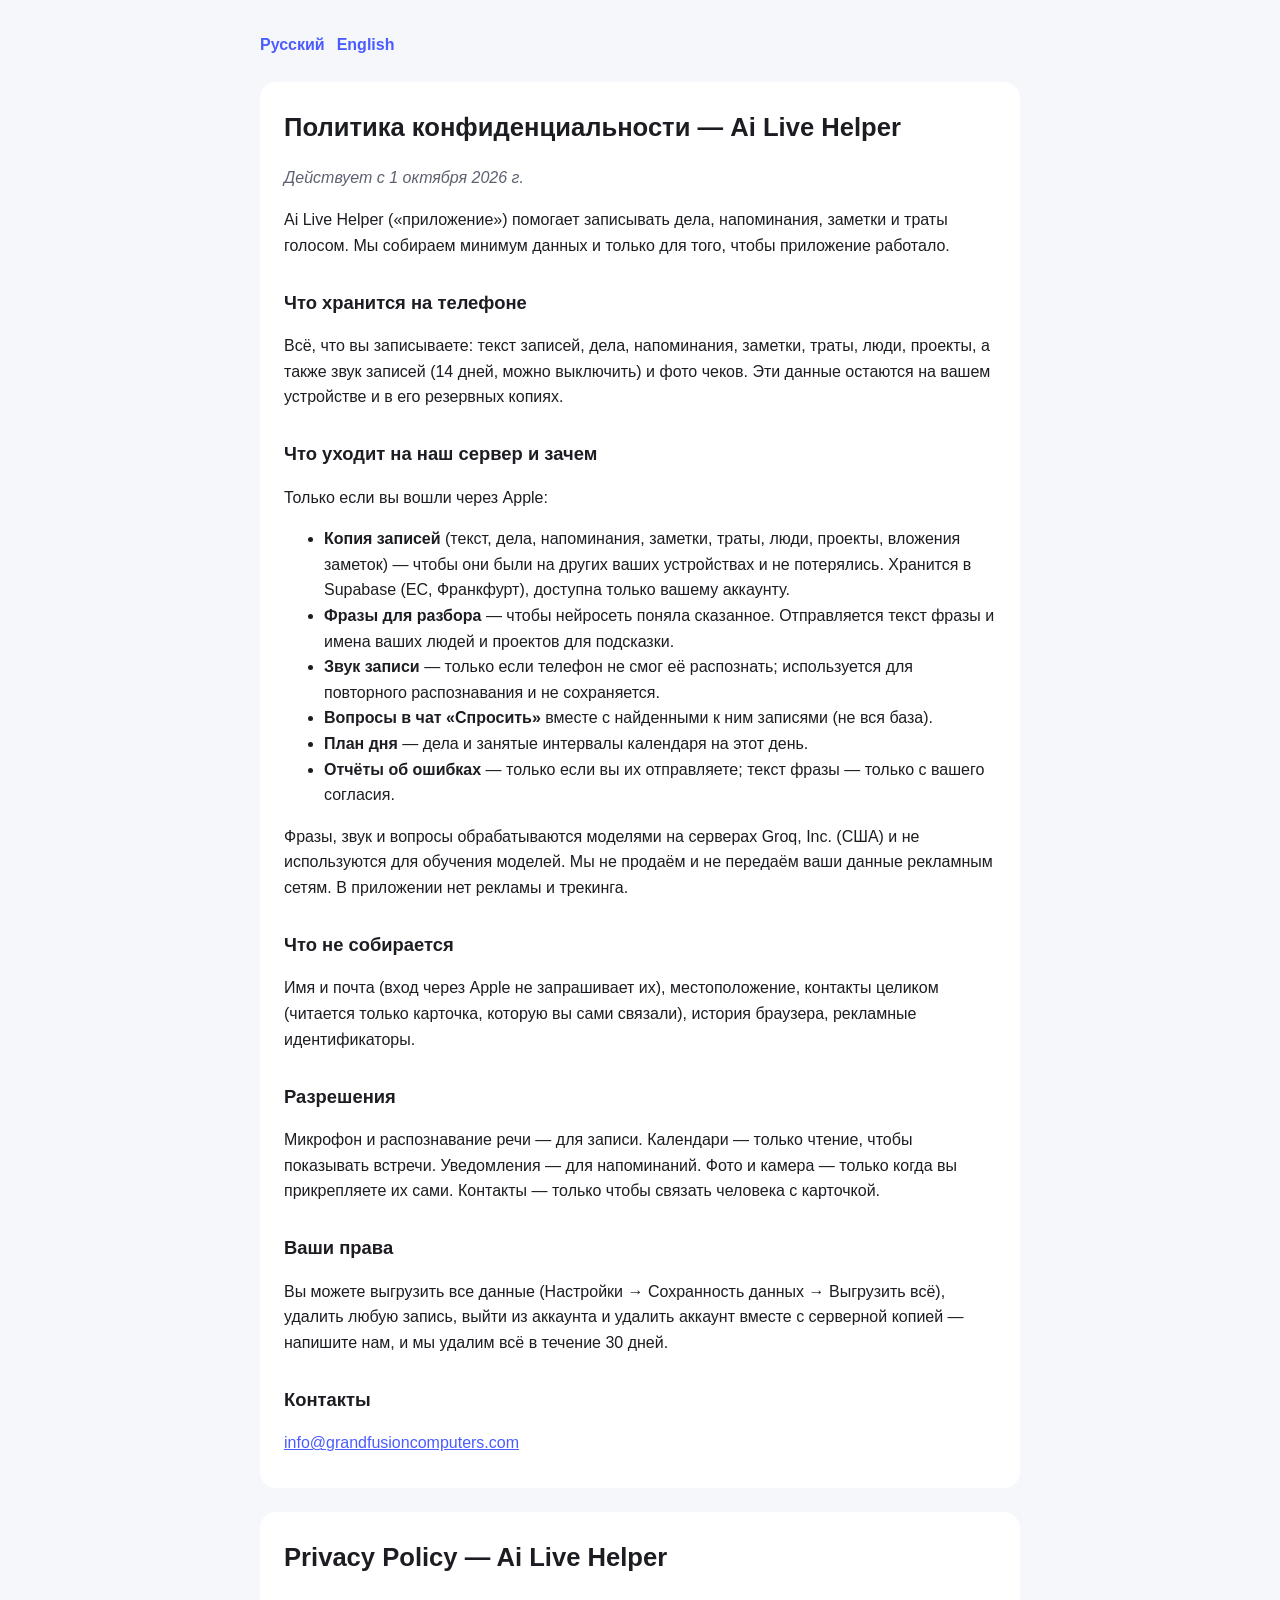
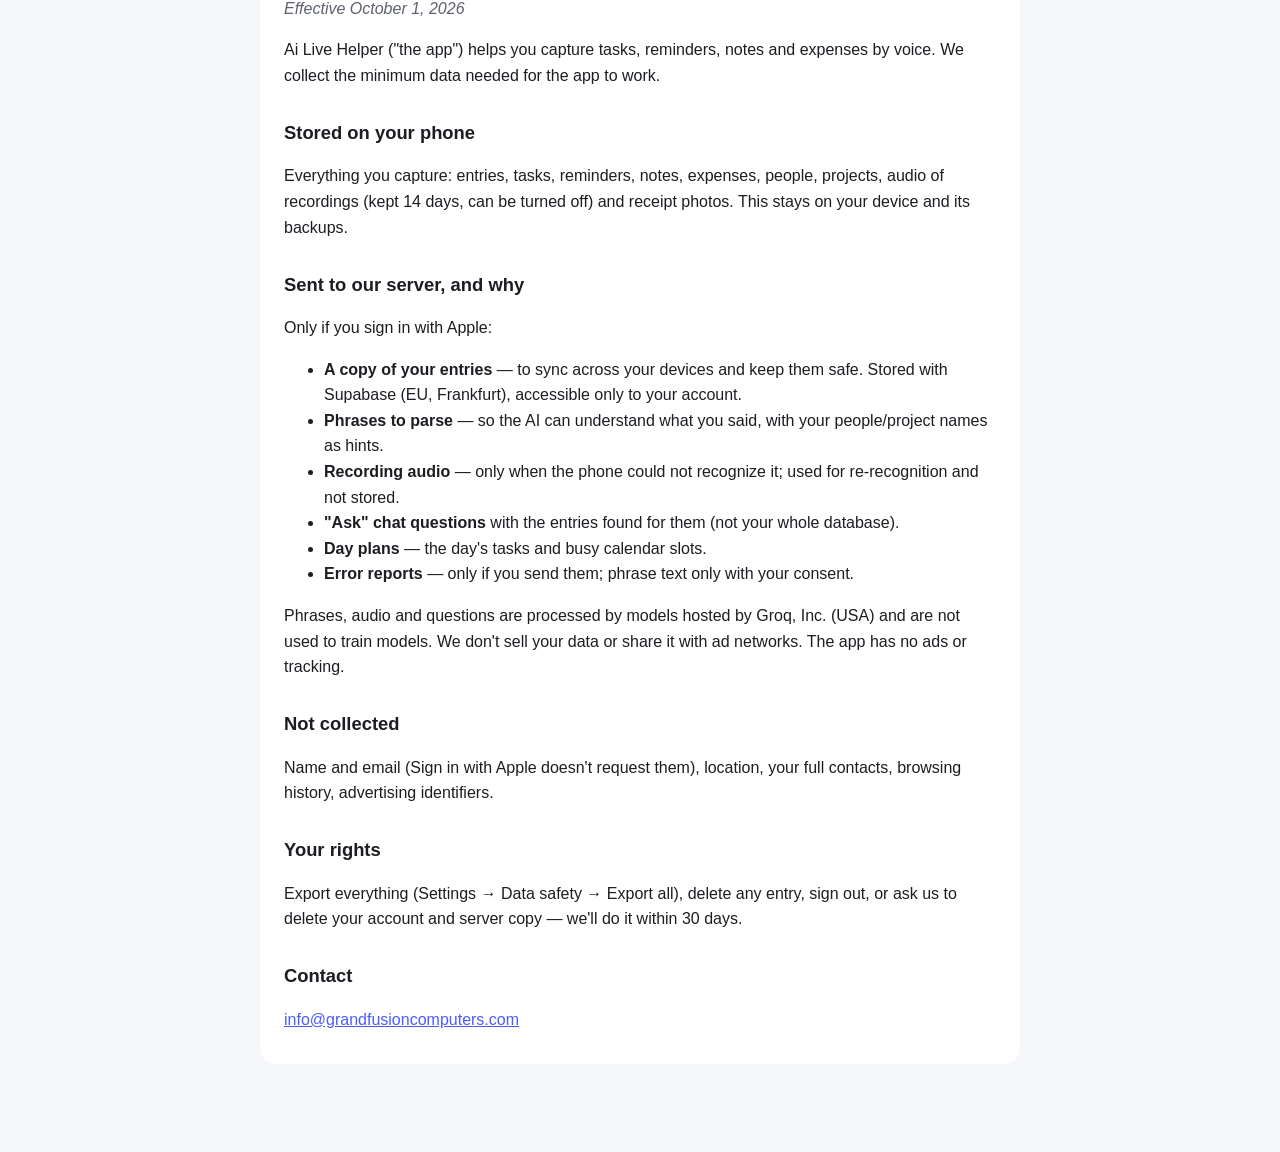
==== privacy.html @ c17d7faf "Политика конфиденциальности и страница поддержки" ====
<!doctype html>
<html lang="ru"><head><meta charset="utf-8"><meta name="viewport" content="width=device-width,initial-scale=1">
<title>Privacy Policy — Ai Live Helper</title>
<style>
:root{--bg:#f6f7fb;--fg:#1c1d22;--muted:#5d6170;--card:#fff;--accent:#4b5cff}
@media (prefers-color-scheme:dark){:root{--bg:#0f1014;--fg:#ececf1;--muted:#a3a7b5;--card:#181a20;--accent:#8a95ff}}
body{margin:0;background:var(--bg);color:var(--fg);font:16px/1.6 -apple-system,BlinkMacSystemFont,"Segoe UI",Roboto,sans-serif}
main{max-width:760px;margin:0 auto;padding:32px 16px 64px}
nav{display:flex;gap:12px;margin-bottom:24px}nav a{color:var(--accent);text-decoration:none;font-weight:600}
section{background:var(--card);border-radius:16px;padding:8px 24px 16px;margin-bottom:24px}
h1{font-size:1.6rem;line-height:1.3}h2{font-size:1.15rem;margin-top:1.6em}p,li{color:var(--fg)}em{color:var(--muted)}
a{color:var(--accent)}
</style></head><body><main>
<nav><a href="#ru">Русский</a><a href="#en">English</a></nav>
<section id="ru" lang="ru">
<h1>Политика конфиденциальности — Ai Live Helper</h1>
<p><em>Действует с 1 октября 2026 г.</em></p>
<p>Ai Live Helper («приложение») помогает записывать дела, напоминания, заметки и траты голосом. Мы собираем минимум данных и только для того, чтобы приложение работало.</p>
<h2>Что хранится на телефоне</h2>
<p>Всё, что вы записываете: текст записей, дела, напоминания, заметки, траты, люди, проекты, а также звук записей (14 дней, можно выключить) и фото чеков. Эти данные остаются на вашем устройстве и в его резервных копиях.</p>
<h2>Что уходит на наш сервер и зачем</h2>
<p>Только если вы вошли через Apple:</p>
<ul>
<li><strong>Копия записей</strong> (текст, дела, напоминания, заметки, траты, люди, проекты, вложения заметок) — чтобы они были на других ваших устройствах и не потерялись. Хранится в Supabase (ЕС, Франкфурт), доступна только вашему аккаунту.</li>
<li><strong>Фразы для разбора</strong> — чтобы нейросеть поняла сказанное. Отправляется текст фразы и имена ваших людей и проектов для подсказки.</li>
<li><strong>Звук записи</strong> — только если телефон не смог её распознать; используется для повторного распознавания и не сохраняется.</li>
<li><strong>Вопросы в чат «Спросить»</strong> вместе с найденными к ним записями (не вся база).</li>
<li><strong>План дня</strong> — дела и занятые интервалы календаря на этот день.</li>
<li><strong>Отчёты об ошибках</strong> — только если вы их отправляете; текст фразы — только с вашего согласия.</li>
</ul>
<p>Фразы, звук и вопросы обрабатываются моделями на серверах Groq, Inc. (США) и не используются для обучения моделей. Мы не продаём и не передаём ваши данные рекламным сетям. В приложении нет рекламы и трекинга.</p>
<h2>Что не собирается</h2>
<p>Имя и почта (вход через Apple не запрашивает их), местоположение, контакты целиком (читается только карточка, которую вы сами связали), история браузера, рекламные идентификаторы.</p>
<h2>Разрешения</h2>
<p>Микрофон и распознавание речи — для записи. Календари — только чтение, чтобы показывать встречи. Уведомления — для напоминаний. Фото и камера — только когда вы прикрепляете их сами. Контакты — только чтобы связать человека с карточкой.</p>
<h2>Ваши права</h2>
<p>Вы можете выгрузить все данные (Настройки → Сохранность данных → Выгрузить всё), удалить любую запись, выйти из аккаунта и удалить аккаунт вместе с серверной копией — напишите нам, и мы удалим всё в течение 30 дней.</p>
<h2>Контакты</h2>
<p><a href="mailto:info@grandfusioncomputers.com">info@grandfusioncomputers.com</a></p>
</section>
<section id="en" lang="en">
<h1>Privacy Policy — Ai Live Helper</h1>
<p><em>Effective October 1, 2026</em></p>
<p>Ai Live Helper (&quot;the app&quot;) helps you capture tasks, reminders, notes and expenses by voice. We collect the minimum data needed for the app to work.</p>
<h2>Stored on your phone</h2>
<p>Everything you capture: entries, tasks, reminders, notes, expenses, people, projects, audio of recordings (kept 14 days, can be turned off) and receipt photos. This stays on your device and its backups.</p>
<h2>Sent to our server, and why</h2>
<p>Only if you sign in with Apple:</p>
<ul>
<li><strong>A copy of your entries</strong> — to sync across your devices and keep them safe. Stored with Supabase (EU, Frankfurt), accessible only to your account.</li>
<li><strong>Phrases to parse</strong> — so the AI can understand what you said, with your people/project names as hints.</li>
<li><strong>Recording audio</strong> — only when the phone could not recognize it; used for re-recognition and not stored.</li>
<li><strong>&quot;Ask&quot; chat questions</strong> with the entries found for them (not your whole database).</li>
<li><strong>Day plans</strong> — the day&#x27;s tasks and busy calendar slots.</li>
<li><strong>Error reports</strong> — only if you send them; phrase text only with your consent.</li>
</ul>
<p>Phrases, audio and questions are processed by models hosted by Groq, Inc. (USA) and are not used to train models. We don&#x27;t sell your data or share it with ad networks. The app has no ads or tracking.</p>
<h2>Not collected</h2>
<p>Name and email (Sign in with Apple doesn&#x27;t request them), location, your full contacts, browsing history, advertising identifiers.</p>
<h2>Your rights</h2>
<p>Export everything (Settings → Data safety → Export all), delete any entry, sign out, or ask us to delete your account and server copy — we&#x27;ll do it within 30 days.</p>
<h2>Contact</h2>
<p><a href="mailto:info@grandfusioncomputers.com">info@grandfusioncomputers.com</a></p>
</section>
</main></body></html>
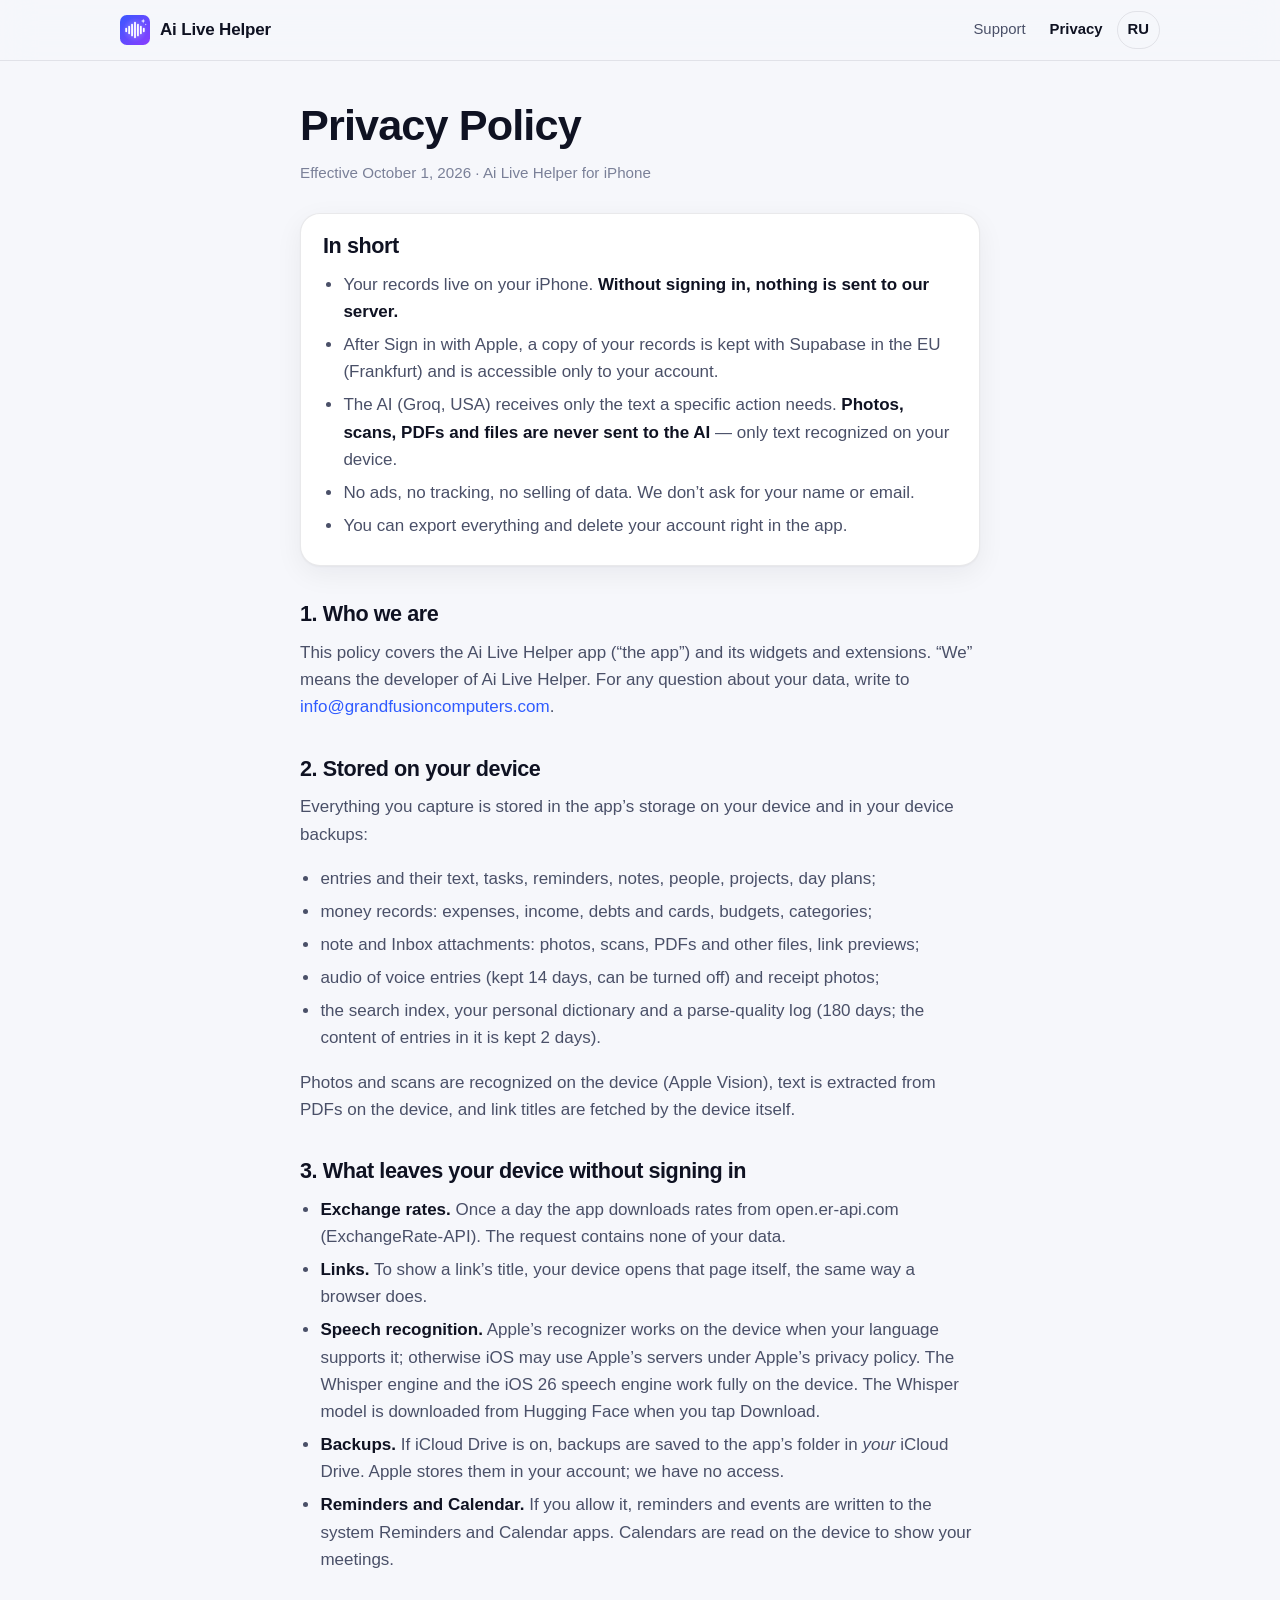
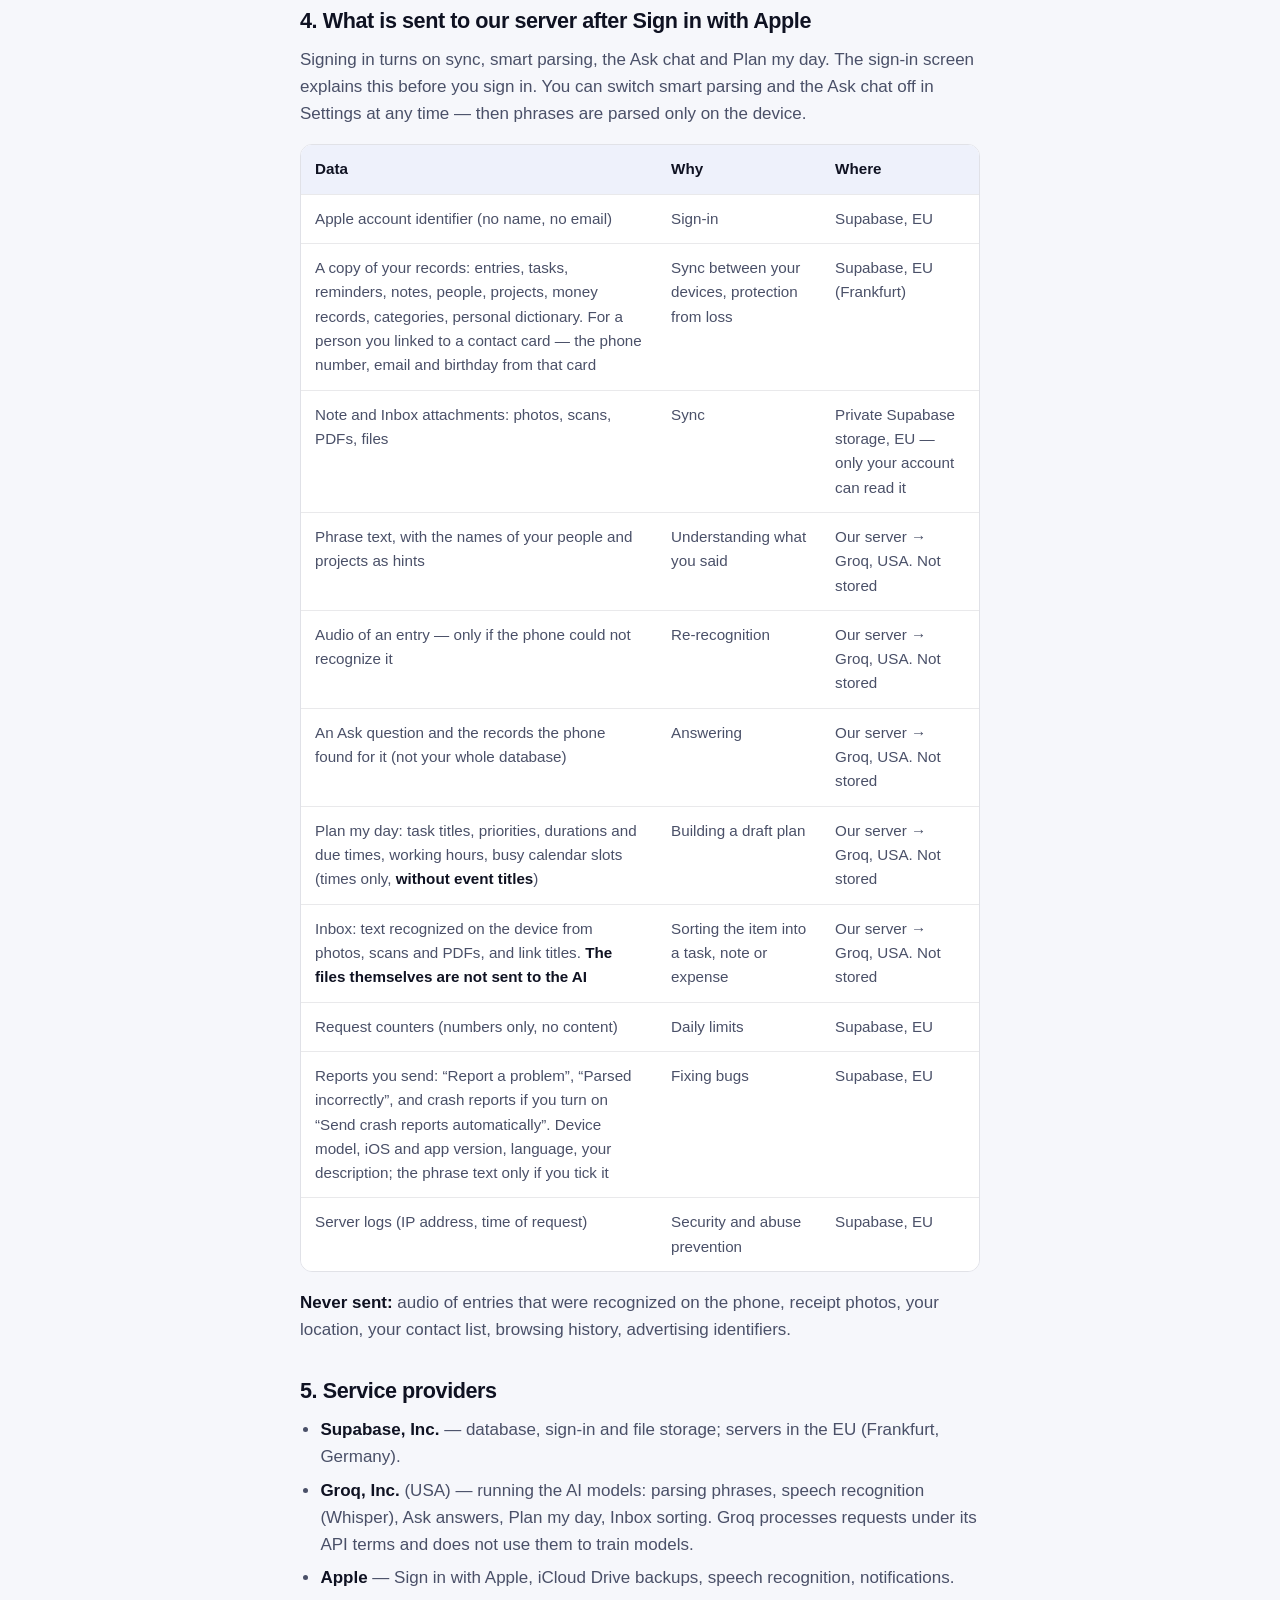
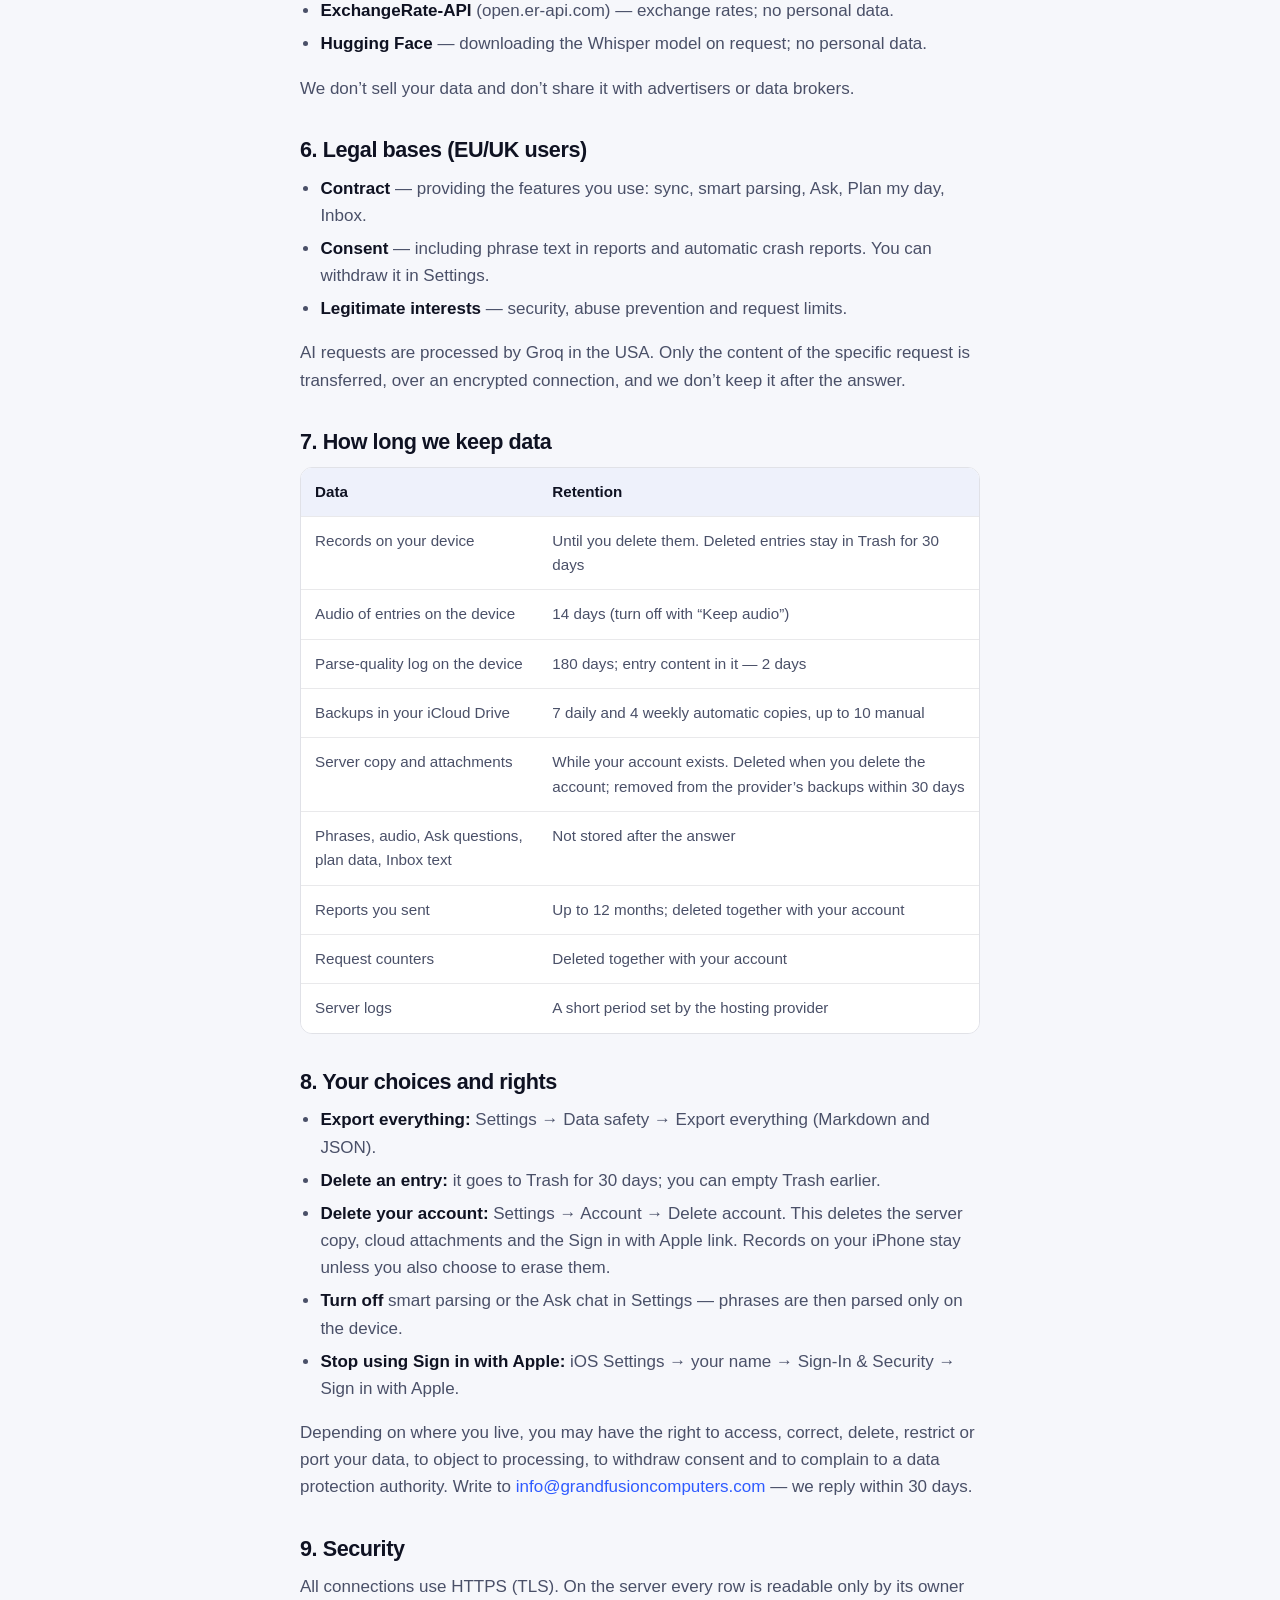
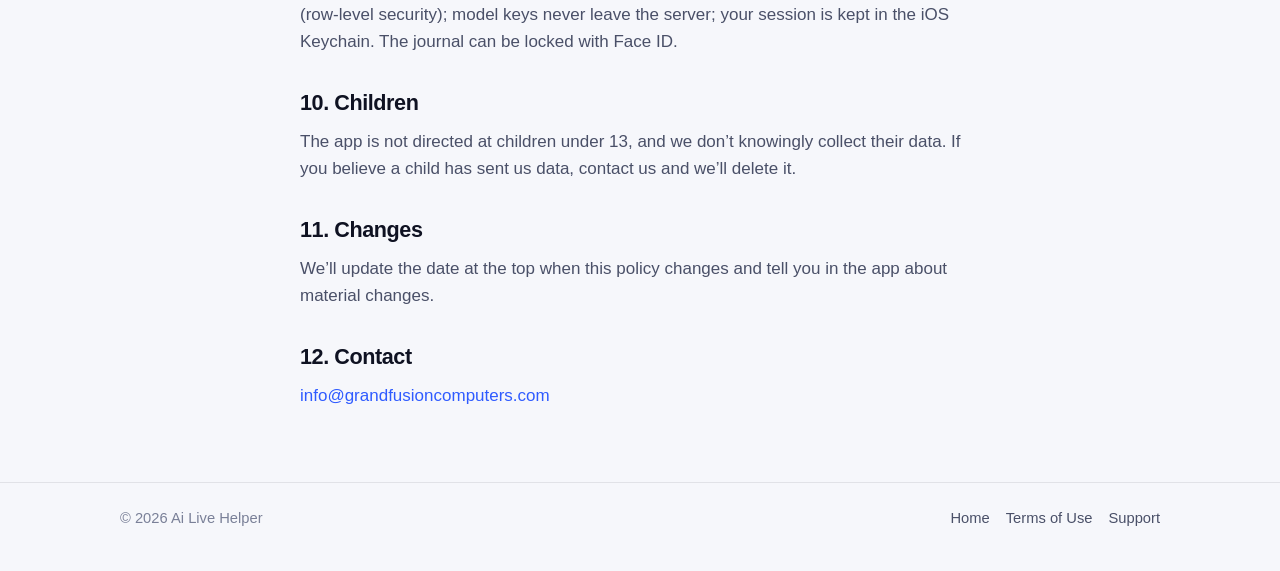
==== commit 59ad4b18: "Сайт: главная, политика, поддержка, условия (RU/EN)" ====
--- a/privacy.html
+++ b/privacy.html
@@ -1,65 +1,309 @@
 <!doctype html>
-<html lang="ru"><head><meta charset="utf-8"><meta name="viewport" content="width=device-width,initial-scale=1">
-<title>Privacy Policy — Ai Live Helper</title>
-<style>
-:root{--bg:#f6f7fb;--fg:#1c1d22;--muted:#5d6170;--card:#fff;--accent:#4b5cff}
-@media (prefers-color-scheme:dark){:root{--bg:#0f1014;--fg:#ececf1;--muted:#a3a7b5;--card:#181a20;--accent:#8a95ff}}
-body{margin:0;background:var(--bg);color:var(--fg);font:16px/1.6 -apple-system,BlinkMacSystemFont,"Segoe UI",Roboto,sans-serif}
-main{max-width:760px;margin:0 auto;padding:32px 16px 64px}
-nav{display:flex;gap:12px;margin-bottom:24px}nav a{color:var(--accent);text-decoration:none;font-weight:600}
-section{background:var(--card);border-radius:16px;padding:8px 24px 16px;margin-bottom:24px}
-h1{font-size:1.6rem;line-height:1.3}h2{font-size:1.15rem;margin-top:1.6em}p,li{color:var(--fg)}em{color:var(--muted)}
-a{color:var(--accent)}
-</style></head><body><main>
-<nav><a href="#ru">Русский</a><a href="#en">English</a></nav>
-<section id="ru" lang="ru">
-<h1>Политика конфиденциальности — Ai Live Helper</h1>
-<p><em>Действует с 1 октября 2026 г.</em></p>
-<p>Ai Live Helper («приложение») помогает записывать дела, напоминания, заметки и траты голосом. Мы собираем минимум данных и только для того, чтобы приложение работало.</p>
-<h2>Что хранится на телефоне</h2>
-<p>Всё, что вы записываете: текст записей, дела, напоминания, заметки, траты, люди, проекты, а также звук записей (14 дней, можно выключить) и фото чеков. Эти данные остаются на вашем устройстве и в его резервных копиях.</p>
-<h2>Что уходит на наш сервер и зачем</h2>
-<p>Только если вы вошли через Apple:</p>
-<ul>
-<li><strong>Копия записей</strong> (текст, дела, напоминания, заметки, траты, люди, проекты, вложения заметок) — чтобы они были на других ваших устройствах и не потерялись. Хранится в Supabase (ЕС, Франкфурт), доступна только вашему аккаунту.</li>
-<li><strong>Фразы для разбора</strong> — чтобы нейросеть поняла сказанное. Отправляется текст фразы и имена ваших людей и проектов для подсказки.</li>
-<li><strong>Звук записи</strong> — только если телефон не смог её распознать; используется для повторного распознавания и не сохраняется.</li>
-<li><strong>Вопросы в чат «Спросить»</strong> вместе с найденными к ним записями (не вся база).</li>
-<li><strong>План дня</strong> — дела и занятые интервалы календаря на этот день.</li>
-<li><strong>Отчёты об ошибках</strong> — только если вы их отправляете; текст фразы — только с вашего согласия.</li>
-</ul>
-<p>Фразы, звук и вопросы обрабатываются моделями на серверах Groq, Inc. (США) и не используются для обучения моделей. Мы не продаём и не передаём ваши данные рекламным сетям. В приложении нет рекламы и трекинга.</p>
-<h2>Что не собирается</h2>
-<p>Имя и почта (вход через Apple не запрашивает их), местоположение, контакты целиком (читается только карточка, которую вы сами связали), история браузера, рекламные идентификаторы.</p>
-<h2>Разрешения</h2>
-<p>Микрофон и распознавание речи — для записи. Календари — только чтение, чтобы показывать встречи. Уведомления — для напоминаний. Фото и камера — только когда вы прикрепляете их сами. Контакты — только чтобы связать человека с карточкой.</p>
-<h2>Ваши права</h2>
-<p>Вы можете выгрузить все данные (Настройки → Сохранность данных → Выгрузить всё), удалить любую запись, выйти из аккаунта и удалить аккаунт вместе с серверной копией — напишите нам, и мы удалим всё в течение 30 дней.</p>
-<h2>Контакты</h2>
-<p><a href="mailto:info@grandfusioncomputers.com">info@grandfusioncomputers.com</a></p>
-</section>
-<section id="en" lang="en">
-<h1>Privacy Policy — Ai Live Helper</h1>
-<p><em>Effective October 1, 2026</em></p>
-<p>Ai Live Helper (&quot;the app&quot;) helps you capture tasks, reminders, notes and expenses by voice. We collect the minimum data needed for the app to work.</p>
-<h2>Stored on your phone</h2>
-<p>Everything you capture: entries, tasks, reminders, notes, expenses, people, projects, audio of recordings (kept 14 days, can be turned off) and receipt photos. This stays on your device and its backups.</p>
-<h2>Sent to our server, and why</h2>
-<p>Only if you sign in with Apple:</p>
-<ul>
-<li><strong>A copy of your entries</strong> — to sync across your devices and keep them safe. Stored with Supabase (EU, Frankfurt), accessible only to your account.</li>
-<li><strong>Phrases to parse</strong> — so the AI can understand what you said, with your people/project names as hints.</li>
-<li><strong>Recording audio</strong> — only when the phone could not recognize it; used for re-recognition and not stored.</li>
-<li><strong>&quot;Ask&quot; chat questions</strong> with the entries found for them (not your whole database).</li>
-<li><strong>Day plans</strong> — the day&#x27;s tasks and busy calendar slots.</li>
-<li><strong>Error reports</strong> — only if you send them; phrase text only with your consent.</li>
-</ul>
-<p>Phrases, audio and questions are processed by models hosted by Groq, Inc. (USA) and are not used to train models. We don&#x27;t sell your data or share it with ad networks. The app has no ads or tracking.</p>
-<h2>Not collected</h2>
-<p>Name and email (Sign in with Apple doesn&#x27;t request them), location, your full contacts, browsing history, advertising identifiers.</p>
-<h2>Your rights</h2>
-<p>Export everything (Settings → Data safety → Export all), delete any entry, sign out, or ask us to delete your account and server copy — we&#x27;ll do it within 30 days.</p>
-<h2>Contact</h2>
-<p><a href="mailto:info@grandfusioncomputers.com">info@grandfusioncomputers.com</a></p>
-</section>
-</main></body></html>
+<html lang="ru">
+<head>
+<meta charset="utf-8">
+<meta name="viewport" content="width=device-width, initial-scale=1, viewport-fit=cover">
+<title>Политика конфиденциальности · Privacy Policy — Ai Live Helper</title>
+<meta name="description" content="Какие данные Ai Live Helper хранит на телефоне, что и зачем уходит на сервер, сроки хранения и ваши права. What Ai Live Helper stores, what leaves your device and why, retention and your rights.">
+<meta name="theme-color" content="#f6f7fb" media="(prefers-color-scheme: light)">
+<meta name="theme-color" content="#0b0c14" media="(prefers-color-scheme: dark)">
+<link rel="icon" href="icon.svg" type="image/svg+xml">
+<link rel="stylesheet" href="styles.css">
+<script>if(!location.hash&&!/^(ru|uk|be|kk)/i.test(navigator.language||""))location.replace("#en");</script>
+</head>
+<body>
+
+<!-- ========================= ENGLISH ========================= -->
+<div class="lang-en" id="en" lang="en">
+<header class="site-header">
+  <div class="wrap">
+    <a class="brand" href="index.html#en"><img src="icon.svg" alt="" width="30" height="30">Ai Live Helper</a>
+    <nav class="nav" aria-label="Site">
+      <a href="support.html#en" class="hide-sm">Support</a>
+      <a href="privacy.html#en" aria-current="page" class="hide-sm">Privacy</a>
+      <a class="switch" href="#ru" lang="ru" hreflang="ru" title="Русская версия">RU</a>
+    </nav>
+  </div>
+</header>
+
+<main class="doc">
+  <div class="wrap prose">
+    <h1>Privacy Policy</h1>
+    <p class="meta">Effective October 1, 2026 · Ai Live Helper for iPhone</p>
+
+    <div class="summary">
+      <h2 style="margin-top:0">In short</h2>
+      <ul>
+        <li>Your records live on your iPhone. <strong>Without signing in, nothing is sent to our server.</strong></li>
+        <li>After Sign in with Apple, a copy of your records is kept with Supabase in the EU (Frankfurt) and is accessible only to your account.</li>
+        <li>The AI (Groq, USA) receives only the text a specific action needs. <strong>Photos, scans, PDFs and files are never sent to the AI</strong> — only text recognized on your device.</li>
+        <li>No ads, no tracking, no selling of data. We don’t ask for your name or email.</li>
+        <li>You can export everything and delete your account right in the app.</li>
+      </ul>
+    </div>
+
+    <h2>1. Who we are</h2>
+    <p>This policy covers the Ai Live Helper app (“the app”) and its widgets and extensions. “We” means the developer of Ai Live Helper. For any question about your data, write to <a href="mailto:info@grandfusioncomputers.com">info@grandfusioncomputers.com</a>.</p>
+
+    <h2>2. Stored on your device</h2>
+    <p>Everything you capture is stored in the app’s storage on your device and in your device backups:</p>
+    <ul>
+      <li>entries and their text, tasks, reminders, notes, people, projects, day plans;</li>
+      <li>money records: expenses, income, debts and cards, budgets, categories;</li>
+      <li>note and Inbox attachments: photos, scans, PDFs and other files, link previews;</li>
+      <li>audio of voice entries (kept 14 days, can be turned off) and receipt photos;</li>
+      <li>the search index, your personal dictionary and a parse-quality log (180 days; the content of entries in it is kept 2 days).</li>
+    </ul>
+    <p>Photos and scans are recognized on the device (Apple Vision), text is extracted from PDFs on the device, and link titles are fetched by the device itself.</p>
+
+    <h2>3. What leaves your device without signing in</h2>
+    <ul>
+      <li><strong>Exchange rates.</strong> Once a day the app downloads rates from open.er-api.com (ExchangeRate-API). The request contains none of your data.</li>
+      <li><strong>Links.</strong> To show a link’s title, your device opens that page itself, the same way a browser does.</li>
+      <li><strong>Speech recognition.</strong> Apple’s recognizer works on the device when your language supports it; otherwise iOS may use Apple’s servers under Apple’s privacy policy. The Whisper engine and the iOS 26 speech engine work fully on the device. The Whisper model is downloaded from Hugging Face when you tap Download.</li>
+      <li><strong>Backups.</strong> If iCloud Drive is on, backups are saved to the app’s folder in <em>your</em> iCloud Drive. Apple stores them in your account; we have no access.</li>
+      <li><strong>Reminders and Calendar.</strong> If you allow it, reminders and events are written to the system Reminders and Calendar apps. Calendars are read on the device to show your meetings.</li>
+    </ul>
+
+    <h2>4. What is sent to our server after Sign in with Apple</h2>
+    <p>Signing in turns on sync, smart parsing, the Ask chat and Plan my day. The sign-in screen explains this before you sign in. You can switch smart parsing and the Ask chat off in Settings at any time — then phrases are parsed only on the device.</p>
+    <div class="table-wrap">
+      <table>
+        <thead><tr><th>Data</th><th>Why</th><th>Where</th></tr></thead>
+        <tbody>
+          <tr><td>Apple account identifier (no name, no email)</td><td>Sign-in</td><td>Supabase, EU</td></tr>
+          <tr><td>A copy of your records: entries, tasks, reminders, notes, people, projects, money records, categories, personal dictionary. For a person you linked to a contact card — the phone number, email and birthday from that card</td><td>Sync between your devices, protection from loss</td><td>Supabase, EU (Frankfurt)</td></tr>
+          <tr><td>Note and Inbox attachments: photos, scans, PDFs, files</td><td>Sync</td><td>Private Supabase storage, EU — only your account can read it</td></tr>
+          <tr><td>Phrase text, with the names of your people and projects as hints</td><td>Understanding what you said</td><td>Our server → Groq, USA. Not stored</td></tr>
+          <tr><td>Audio of an entry — only if the phone could not recognize it</td><td>Re-recognition</td><td>Our server → Groq, USA. Not stored</td></tr>
+          <tr><td>An Ask question and the records the phone found for it (not your whole database)</td><td>Answering</td><td>Our server → Groq, USA. Not stored</td></tr>
+          <tr><td>Plan my day: task titles, priorities, durations and due times, working hours, busy calendar slots (times only, <strong>without event titles</strong>)</td><td>Building a draft plan</td><td>Our server → Groq, USA. Not stored</td></tr>
+          <tr><td>Inbox: text recognized on the device from photos, scans and PDFs, and link titles. <strong>The files themselves are not sent to the AI</strong></td><td>Sorting the item into a task, note or expense</td><td>Our server → Groq, USA. Not stored</td></tr>
+          <tr><td>Request counters (numbers only, no content)</td><td>Daily limits</td><td>Supabase, EU</td></tr>
+          <tr><td>Reports you send: “Report a problem”, “Parsed incorrectly”, and crash reports if you turn on “Send crash reports automatically”. Device model, iOS and app version, language, your description; the phrase text only if you tick it</td><td>Fixing bugs</td><td>Supabase, EU</td></tr>
+          <tr><td>Server logs (IP address, time of request)</td><td>Security and abuse prevention</td><td>Supabase, EU</td></tr>
+        </tbody>
+      </table>
+    </div>
+    <p><strong>Never sent:</strong> audio of entries that were recognized on the phone, receipt photos, your location, your contact list, browsing history, advertising identifiers.</p>
+
+    <h2>5. Service providers</h2>
+    <ul>
+      <li><strong>Supabase, Inc.</strong> — database, sign-in and file storage; servers in the EU (Frankfurt, Germany).</li>
+      <li><strong>Groq, Inc.</strong> (USA) — running the AI models: parsing phrases, speech recognition (Whisper), Ask answers, Plan my day, Inbox sorting. Groq processes requests under its API terms and does not use them to train models.</li>
+      <li><strong>Apple</strong> — Sign in with Apple, iCloud Drive backups, speech recognition, notifications.</li>
+      <li><strong>ExchangeRate-API</strong> (open.er-api.com) — exchange rates; no personal data.</li>
+      <li><strong>Hugging Face</strong> — downloading the Whisper model on request; no personal data.</li>
+    </ul>
+    <p>We don’t sell your data and don’t share it with advertisers or data brokers.</p>
+
+    <h2>6. Legal bases (EU/UK users)</h2>
+    <ul>
+      <li><strong>Contract</strong> — providing the features you use: sync, smart parsing, Ask, Plan my day, Inbox.</li>
+      <li><strong>Consent</strong> — including phrase text in reports and automatic crash reports. You can withdraw it in Settings.</li>
+      <li><strong>Legitimate interests</strong> — security, abuse prevention and request limits.</li>
+    </ul>
+    <p>AI requests are processed by Groq in the USA. Only the content of the specific request is transferred, over an encrypted connection, and we don’t keep it after the answer.</p>
+
+    <h2>7. How long we keep data</h2>
+    <div class="table-wrap">
+      <table>
+        <thead><tr><th>Data</th><th>Retention</th></tr></thead>
+        <tbody>
+          <tr><td>Records on your device</td><td>Until you delete them. Deleted entries stay in Trash for 30 days</td></tr>
+          <tr><td>Audio of entries on the device</td><td>14 days (turn off with “Keep audio”)</td></tr>
+          <tr><td>Parse-quality log on the device</td><td>180 days; entry content in it — 2 days</td></tr>
+          <tr><td>Backups in your iCloud Drive</td><td>7 daily and 4 weekly automatic copies, up to 10 manual</td></tr>
+          <tr><td>Server copy and attachments</td><td>While your account exists. Deleted when you delete the account; removed from the provider’s backups within 30 days</td></tr>
+          <tr><td>Phrases, audio, Ask questions, plan data, Inbox text</td><td>Not stored after the answer</td></tr>
+          <tr><td>Reports you sent</td><td>Up to 12 months; deleted together with your account</td></tr>
+          <tr><td>Request counters</td><td>Deleted together with your account</td></tr>
+          <tr><td>Server logs</td><td>A short period set by the hosting provider</td></tr>
+        </tbody>
+      </table>
+    </div>
+
+    <h2>8. Your choices and rights</h2>
+    <ul>
+      <li><strong>Export everything:</strong> Settings → Data safety → Export everything (Markdown and JSON).</li>
+      <li><strong>Delete an entry:</strong> it goes to Trash for 30 days; you can empty Trash earlier.</li>
+      <li><strong>Delete your account:</strong> Settings → Account → Delete account. This deletes the server copy, cloud attachments and the Sign in with Apple link. Records on your iPhone stay unless you also choose to erase them.</li>
+      <li><strong>Turn off</strong> smart parsing or the Ask chat in Settings — phrases are then parsed only on the device.</li>
+      <li><strong>Stop using Sign in with Apple:</strong> iOS Settings → your name → Sign-In &amp; Security → Sign in with Apple.</li>
+    </ul>
+    <p>Depending on where you live, you may have the right to access, correct, delete, restrict or port your data, to object to processing, to withdraw consent and to complain to a data protection authority. Write to <a href="mailto:info@grandfusioncomputers.com">info@grandfusioncomputers.com</a> — we reply within 30 days.</p>
+
+    <h2>9. Security</h2>
+    <p>All connections use HTTPS (TLS). On the server every row is readable only by its owner (row-level security); model keys never leave the server; your session is kept in the iOS Keychain. The journal can be locked with Face ID.</p>
+
+    <h2>10. Children</h2>
+    <p>The app is not directed at children under 13, and we don’t knowingly collect their data. If you believe a child has sent us data, contact us and we’ll delete it.</p>
+
+    <h2>11. Changes</h2>
+    <p>We’ll update the date at the top when this policy changes and tell you in the app about material changes.</p>
+
+    <h2>12. Contact</h2>
+    <p><a href="mailto:info@grandfusioncomputers.com">info@grandfusioncomputers.com</a></p>
+  </div>
+</main>
+
+<footer class="site-footer">
+  <div class="wrap">
+    <span>© 2026 Ai Live Helper</span>
+    <nav aria-label="Footer">
+      <a href="index.html#en">Home</a>
+      <a href="terms.html#en">Terms of Use</a>
+      <a href="support.html#en">Support</a>
+    </nav>
+  </div>
+</footer>
+</div>
+
+<!-- ========================= РУССКИЙ ========================= -->
+<div class="lang-ru" id="ru" lang="ru">
+<header class="site-header">
+  <div class="wrap">
+    <a class="brand" href="index.html#ru"><img src="icon.svg" alt="" width="30" height="30">Ai Live Helper</a>
+    <nav class="nav" aria-label="Сайт">
+      <a href="support.html#ru" class="hide-sm">Поддержка</a>
+      <a href="privacy.html#ru" aria-current="page" class="hide-sm">Конфиденциальность</a>
+      <a class="switch" href="#en" lang="en" hreflang="en" title="English version">EN</a>
+    </nav>
+  </div>
+</header>
+
+<main class="doc">
+  <div class="wrap prose">
+    <h1>Политика конфиденциальности</h1>
+    <p class="meta">Действует с 1 октября 2026 г. · Ai Live Helper для iPhone</p>
+
+    <div class="summary">
+      <h2 style="margin-top:0">Коротко</h2>
+      <ul>
+        <li>Ваши записи хранятся на iPhone. <strong>Без входа на наш сервер ничего не уходит.</strong></li>
+        <li>После входа через Apple копия записей хранится в Supabase в ЕС (Франкфурт) и доступна только вашему аккаунту.</li>
+        <li>Нейросеть (Groq, США) получает только тот текст, который нужен для конкретного действия. <strong>Фото, сканы, PDF и файлы нейросети не отправляются</strong> — только распознанный на телефоне текст.</li>
+        <li>Нет рекламы, трекинга и продажи данных. Имя и почту мы не запрашиваем.</li>
+        <li>Выгрузить все данные и удалить аккаунт можно прямо в приложении.</li>
+      </ul>
+    </div>
+
+    <h2>1. Кто мы</h2>
+    <p>Политика относится к приложению Ai Live Helper («приложение»), его виджетам и расширениям. «Мы» — разработчик Ai Live Helper. По любым вопросам о данных пишите на <a href="mailto:info@grandfusioncomputers.com">info@grandfusioncomputers.com</a>.</p>
+
+    <h2>2. Что хранится на устройстве</h2>
+    <p>Всё, что вы записываете, хранится в памяти приложения на устройстве и в его резервных копиях:</p>
+    <ul>
+      <li>записи и их текст, дела, напоминания, заметки, люди, проекты, планы дня;</li>
+      <li>деньги: траты, доходы, долги и карты, бюджеты, категории;</li>
+      <li>вложения заметок и входящих: фото, сканы, PDF и другие файлы, карточки ссылок;</li>
+      <li>звук голосовых записей (14 дней, можно выключить) и фото чеков;</li>
+      <li>поисковый индекс, личный словарь и журнал качества разбора (180 дней; содержимое записей в нём — 2 дня).</li>
+    </ul>
+    <p>Фото и сканы распознаются на устройстве (Apple Vision), текст из PDF извлекается на устройстве, заголовки ссылок телефон получает сам.</p>
+
+    <h2>3. Что уходит с устройства без входа</h2>
+    <ul>
+      <li><strong>Курсы валют.</strong> Раз в сутки приложение скачивает курсы с open.er-api.com (ExchangeRate-API). В запросе нет никаких ваших данных.</li>
+      <li><strong>Ссылки.</strong> Чтобы показать заголовок ссылки, телефон сам открывает эту страницу, как браузер.</li>
+      <li><strong>Распознавание речи.</strong> Распознавание Apple работает на устройстве, если ваш язык это поддерживает; иначе iOS может использовать серверы Apple по правилам Apple. Движок Whisper и движок речи iOS 26 работают полностью на устройстве. Модель Whisper скачивается с Hugging Face по вашей кнопке.</li>
+      <li><strong>Резервные копии.</strong> Если iCloud Drive включён, копии сохраняются в папку приложения в <em>вашем</em> iCloud Drive. Их хранит Apple в вашем аккаунте, у нас доступа к ним нет.</li>
+      <li><strong>Напоминания и Календарь.</strong> С вашего разрешения напоминания и события записываются в системные Напоминания и Календарь. Календари читаются на устройстве, чтобы показывать встречи.</li>
+    </ul>
+
+    <h2>4. Что уходит на сервер после входа через Apple</h2>
+    <p>Вход включает синхронизацию, умный разбор, чат «Спросить» и «Распланировать мой день». Об этом сказано на экране входа до того, как вы войдёте. Умный разбор и чат можно выключить в Настройках в любой момент — тогда фразы разбираются только на телефоне.</p>
+    <div class="table-wrap">
+      <table>
+        <thead><tr><th>Данные</th><th>Зачем</th><th>Где</th></tr></thead>
+        <tbody>
+          <tr><td>Идентификатор аккаунта Apple (без имени и почты)</td><td>Вход</td><td>Supabase, ЕС</td></tr>
+          <tr><td>Копия записей: записи, дела, напоминания, заметки, люди, проекты, деньги, категории, личный словарь. Для человека, связанного с карточкой контакта, — телефон, почта и день рождения из этой карточки</td><td>Синхронизация между вашими устройствами, защита от потери</td><td>Supabase, ЕС (Франкфурт)</td></tr>
+          <tr><td>Вложения заметок и входящих: фото, сканы, PDF, файлы</td><td>Синхронизация</td><td>Личное хранилище Supabase, ЕС — читать его может только ваш аккаунт</td></tr>
+          <tr><td>Текст фразы и имена ваших людей и проектов как подсказка</td><td>Понять сказанное</td><td>Наш сервер → Groq, США. Не хранится</td></tr>
+          <tr><td>Звук записи — только если телефон не смог её распознать</td><td>Повторное распознавание</td><td>Наш сервер → Groq, США. Не хранится</td></tr>
+          <tr><td>Вопрос в «Спросить» и записи, которые телефон нашёл к нему (не вся база)</td><td>Ответ</td><td>Наш сервер → Groq, США. Не хранится</td></tr>
+          <tr><td>«Распланировать мой день»: названия дел, приоритеты, длительности и сроки, рабочие часы, занятые интервалы календаря (только время, <strong>без названий встреч</strong>)</td><td>Черновик плана</td><td>Наш сервер → Groq, США. Не хранится</td></tr>
+          <tr><td>Входящие: распознанный на телефоне текст фото, сканов и PDF, заголовки ссылок. <strong>Сами файлы нейросети не отправляются</strong></td><td>Разложить по делам, заметкам и тратам</td><td>Наш сервер → Groq, США. Не хранится</td></tr>
+          <tr><td>Счётчики запросов (только числа, без содержания)</td><td>Дневные лимиты</td><td>Supabase, ЕС</td></tr>
+          <tr><td>Отчёты, которые вы отправили: «Сообщить о проблеме», «Разобрано неправильно» и отчёты о сбоях, если включено «Отправлять отчёты о сбоях автоматически». Модель устройства, версии iOS и приложения, язык, ваше описание; текст фразы — только если вы его приложили</td><td>Исправление ошибок</td><td>Supabase, ЕС</td></tr>
+          <tr><td>Журналы сервера (IP-адрес, время запроса)</td><td>Безопасность, защита от злоупотреблений</td><td>Supabase, ЕС</td></tr>
+        </tbody>
+      </table>
+    </div>
+    <p><strong>Никогда не отправляются:</strong> звук записей, которые телефон распознал сам, фото чеков, местоположение, список контактов, история браузера, рекламные идентификаторы.</p>
+
+    <h2>5. Кто обрабатывает данные</h2>
+    <ul>
+      <li><strong>Supabase, Inc.</strong> — база данных, вход и хранилище файлов; серверы в ЕС (Франкфурт, Германия).</li>
+      <li><strong>Groq, Inc.</strong> (США) — работа нейросетей: разбор фраз, распознавание речи (Whisper), ответы в «Спросить», план дня, разбор входящих. Groq обрабатывает запросы по своим условиям для API и не использует их для обучения моделей.</li>
+      <li><strong>Apple</strong> — вход через Apple, резервные копии в iCloud Drive, распознавание речи, уведомления.</li>
+      <li><strong>ExchangeRate-API</strong> (open.er-api.com) — курсы валют, без персональных данных.</li>
+      <li><strong>Hugging Face</strong> — скачивание модели Whisper по вашей кнопке, без персональных данных.</li>
+    </ul>
+    <p>Мы не продаём ваши данные и не передаём их рекламным сетям и брокерам данных.</p>
+
+    <h2>6. Правовые основания (для пользователей из ЕС и Великобритании)</h2>
+    <ul>
+      <li><strong>Договор</strong> — работа функций, которыми вы пользуетесь: синхронизация, умный разбор, «Спросить», план дня, входящие.</li>
+      <li><strong>Согласие</strong> — текст фразы в отчётах и автоматические отчёты о сбоях. Согласие можно отозвать в Настройках.</li>
+      <li><strong>Законный интерес</strong> — безопасность, защита от злоупотреблений и лимиты запросов.</li>
+    </ul>
+    <p>Запросы к нейросети обрабатывает Groq в США. Передаётся только содержимое конкретного запроса, по шифрованному каналу, и после ответа мы его не храним.</p>
+
+    <h2>7. Сроки хранения</h2>
+    <div class="table-wrap">
+      <table>
+        <thead><tr><th>Данные</th><th>Срок</th></tr></thead>
+        <tbody>
+          <tr><td>Записи на устройстве</td><td>Пока вы их не удалите. Удалённое лежит в Корзине 30 дней</td></tr>
+          <tr><td>Звук записей на устройстве</td><td>14 дней (выключается настройкой «Хранить аудио»)</td></tr>
+          <tr><td>Журнал качества разбора на устройстве</td><td>180 дней; содержимое записей в нём — 2 дня</td></tr>
+          <tr><td>Резервные копии в вашем iCloud Drive</td><td>7 ежедневных и 4 еженедельных автоматических, до 10 ручных</td></tr>
+          <tr><td>Копия на сервере и вложения</td><td>Пока существует аккаунт. Удаляются при удалении аккаунта; из резервных копий провайдера — в течение 30 дней</td></tr>
+          <tr><td>Фразы, звук, вопросы, данные для плана, текст входящих</td><td>Не хранятся после ответа</td></tr>
+          <tr><td>Отправленные вами отчёты</td><td>До 12 месяцев; удаляются вместе с аккаунтом</td></tr>
+          <tr><td>Счётчики запросов</td><td>Удаляются вместе с аккаунтом</td></tr>
+          <tr><td>Журналы сервера</td><td>Короткий срок, установленный провайдером</td></tr>
+        </tbody>
+      </table>
+    </div>
+
+    <h2>8. Управление данными и ваши права</h2>
+    <ul>
+      <li><strong>Выгрузить всё:</strong> Настройки → Сохранность данных → «Выгрузить всё (Markdown и JSON)».</li>
+      <li><strong>Удалить запись:</strong> она попадает в Корзину на 30 дней; Корзину можно очистить раньше.</li>
+      <li><strong>Удалить аккаунт:</strong> Настройки → Аккаунт → «Удалить аккаунт». Удаляются копия на сервере, облачные вложения и связь с входом через Apple. Записи на iPhone остаются, если вы не выберете стереть и их.</li>
+      <li><strong>Выключить</strong> умный разбор или чат «Спросить» в Настройках — тогда фразы разбираются только на телефоне.</li>
+      <li><strong>Отключить вход через Apple:</strong> Настройки iOS → ваше имя → «Вход и безопасность» → «Вход с Apple».</li>
+    </ul>
+    <p>В зависимости от страны у вас может быть право получить свои данные, исправить, удалить или перенести их, ограничить обработку или возразить против неё, отозвать согласие и пожаловаться в надзорный орган. Напишите на <a href="mailto:info@grandfusioncomputers.com">info@grandfusioncomputers.com</a> — ответим в течение 30 дней.</p>
+
+    <h2>9. Безопасность</h2>
+    <p>Все соединения идут по HTTPS (TLS). На сервере каждая строка доступна только её владельцу (row-level security), ключи нейросетей не покидают сервер, сессия хранится в связке ключей iOS. Дневник можно закрыть Face ID.</p>
+
+    <h2>10. Дети</h2>
+    <p>Приложение не предназначено для детей младше 13 лет, и мы сознательно не собираем их данные. Если вы считаете, что ребёнок передал нам данные, напишите нам — мы их удалим.</p>
+
+    <h2>11. Изменения</h2>
+    <p>При изменении политики мы обновим дату вверху, а о существенных изменениях сообщим в приложении.</p>
+
+    <h2>12. Контакты</h2>
+    <p><a href="mailto:info@grandfusioncomputers.com">info@grandfusioncomputers.com</a></p>
+  </div>
+</main>
+
+<footer class="site-footer">
+  <div class="wrap">
+    <span>© 2026 Ai Live Helper</span>
+    <nav aria-label="Подвал">
+      <a href="index.html#ru">Главная</a>
+      <a href="terms.html#ru">Условия использования</a>
+      <a href="support.html#ru">Поддержка</a>
+    </nav>
+  </div>
+</footer>
+</div>
+
+</body>
+</html>
--- a/styles.css
+++ b/styles.css
@@ -0,0 +1,266 @@
+/* Ai Live Helper — общий стиль сайта.
+   Без внешних шрифтов и скриптов: страница не делает ни одного запроса
+   к сторонним серверам. Светлая и тёмная тема — по настройке системы. */
+
+:root {
+  --bg: #f6f7fb;
+  --surface: #ffffff;
+  --surface-2: #eef1fb;
+  --text: #0f1222;
+  --text-2: #4a5068;
+  --text-3: #7a8098;
+  --border: rgba(15, 18, 34, 0.09);
+  --accent: #2f5bff;
+  --accent-2: #7b3fff;
+  --accent-soft: rgba(47, 91, 255, 0.1);
+  --ok: #0f8a6b;
+  --shadow: 0 1px 2px rgba(15, 18, 34, 0.04), 0 8px 28px rgba(15, 18, 34, 0.06);
+  --radius: 20px;
+  --radius-sm: 12px;
+  --max: 1080px;
+  --prose: 720px;
+  --font: -apple-system, BlinkMacSystemFont, "SF Pro Text", "Segoe UI", Inter, Roboto, "Helvetica Neue", Arial, sans-serif;
+  --font-display: -apple-system, BlinkMacSystemFont, "SF Pro Display", "Segoe UI", Inter, Roboto, "Helvetica Neue", Arial, sans-serif;
+  color-scheme: light dark;
+}
+
+@media (prefers-color-scheme: dark) {
+  :root {
+    --bg: #0b0c14;
+    --surface: #151726;
+    --surface-2: #1c1f33;
+    --text: #f2f3fa;
+    --text-2: #b4b8cc;
+    --text-3: #8488a0;
+    --border: rgba(255, 255, 255, 0.09);
+    --accent: #6f8bff;
+    --accent-2: #a37bff;
+    --accent-soft: rgba(111, 139, 255, 0.14);
+    --ok: #3ccf9f;
+    --shadow: 0 1px 2px rgba(0, 0, 0, 0.3), 0 10px 30px rgba(0, 0, 0, 0.35);
+  }
+}
+
+*, *::before, *::after { box-sizing: border-box; }
+
+html { -webkit-text-size-adjust: 100%; scroll-behavior: smooth; }
+
+body {
+  margin: 0;
+  background: var(--bg);
+  color: var(--text);
+  font: 17px/1.6 var(--font);
+  -webkit-font-smoothing: antialiased;
+  text-rendering: optimizeLegibility;
+}
+
+img, svg { display: block; max-width: 100%; }
+
+a { color: var(--accent); text-decoration: none; }
+a:hover { text-decoration: underline; text-underline-offset: 3px; }
+a:focus-visible, summary:focus-visible, .button:focus-visible {
+  outline: 3px solid var(--accent);
+  outline-offset: 3px;
+  border-radius: 8px;
+}
+
+h1, h2, h3 { font-family: var(--font-display); line-height: 1.15; letter-spacing: -0.02em; margin: 0; }
+h1 { font-size: clamp(2.1rem, 7vw, 3.6rem); font-weight: 800; }
+h2 { font-size: clamp(1.5rem, 4.5vw, 2.1rem); font-weight: 750; }
+h3 { font-size: 1.12rem; font-weight: 700; letter-spacing: -0.01em; }
+p { margin: 0 0 1em; }
+
+.wrap { width: 100%; max-width: var(--max); margin: 0 auto; padding: 0 20px; }
+.prose { max-width: var(--prose); }
+
+/* ——— Язык: оба варианта на странице, переключение без скриптов (:target).
+   По умолчанию русский; #en показывает английский. Английский блок идёт
+   первым, чтобы селектор соседа мог спрятать русский. ——— */
+.lang-en { display: none; }
+.lang-en:target { display: block; }
+.lang-en:target ~ .lang-ru { display: none; }
+
+/* ——— Шапка ——— */
+.site-header {
+  position: sticky;
+  top: 0;
+  z-index: 10;
+  background: color-mix(in srgb, var(--bg) 82%, transparent);
+  backdrop-filter: saturate(160%) blur(16px);
+  -webkit-backdrop-filter: saturate(160%) blur(16px);
+  border-bottom: 1px solid var(--border);
+}
+.site-header .wrap { display: flex; align-items: center; gap: 12px; min-height: 60px; }
+.brand { display: flex; align-items: center; gap: 10px; color: var(--text); font-weight: 750; letter-spacing: -0.01em; }
+.brand:hover { text-decoration: none; }
+.brand svg { width: 30px; height: 30px; border-radius: 8px; }
+.nav { margin-left: auto; display: flex; align-items: center; gap: 4px; flex-wrap: wrap; justify-content: flex-end; }
+.nav a { color: var(--text-2); font-size: 0.93rem; padding: 6px 10px; border-radius: 999px; }
+.nav a:hover { color: var(--text); background: var(--surface-2); text-decoration: none; }
+.nav a[aria-current="page"] { color: var(--text); font-weight: 600; }
+.nav .switch { border: 1px solid var(--border); font-weight: 600; color: var(--text); }
+@media (max-width: 520px) {
+  .nav .hide-sm { display: none; }
+}
+
+/* ——— Первый экран ——— */
+.hero { position: relative; overflow: hidden; padding: 56px 0 40px; }
+.hero::before {
+  content: "";
+  position: absolute;
+  inset: -40% -20% auto;
+  height: 520px;
+  background:
+    radial-gradient(closest-side, color-mix(in srgb, var(--accent) 28%, transparent), transparent 70%) 20% 40% / 60% 100% no-repeat,
+    radial-gradient(closest-side, color-mix(in srgb, var(--accent-2) 24%, transparent), transparent 70%) 80% 20% / 55% 90% no-repeat;
+  pointer-events: none;
+  z-index: -1;
+}
+.hero .icon { width: 96px; height: 96px; border-radius: 22px; box-shadow: 0 14px 40px rgba(47, 91, 255, 0.35); margin-bottom: 24px; }
+.hero h1 .grad {
+  background: linear-gradient(100deg, var(--accent), var(--accent-2));
+  -webkit-background-clip: text;
+  background-clip: text;
+  color: transparent;
+}
+.lead { font-size: clamp(1.08rem, 2.6vw, 1.3rem); color: var(--text-2); max-width: 640px; margin: 18px 0 28px; }
+.example {
+  display: inline-block;
+  font-size: 1rem;
+  color: var(--text);
+  background: var(--surface);
+  border: 1px solid var(--border);
+  border-radius: 16px 16px 16px 4px;
+  padding: 12px 16px;
+  box-shadow: var(--shadow);
+  max-width: 560px;
+}
+.chips { display: flex; flex-wrap: wrap; gap: 8px; margin: 12px 0 28px; }
+.chip {
+  display: inline-flex; align-items: center; gap: 6px;
+  font-size: 0.9rem; font-weight: 600;
+  padding: 6px 12px; border-radius: 999px;
+  background: var(--accent-soft); color: var(--accent);
+}
+.chip.money { background: color-mix(in srgb, var(--ok) 14%, transparent); color: var(--ok); }
+
+.actions { display: flex; flex-wrap: wrap; gap: 12px; align-items: center; }
+.button {
+  display: inline-flex; align-items: center; justify-content: center; gap: 8px;
+  min-height: 48px; padding: 0 22px; border-radius: 14px;
+  font-weight: 650; font-size: 1rem;
+  background: linear-gradient(100deg, var(--accent), var(--accent-2));
+  color: #fff;
+}
+.button:hover { text-decoration: none; filter: brightness(1.06); }
+.button.secondary { background: var(--surface); color: var(--text); border: 1px solid var(--border); }
+.button[aria-disabled="true"] { cursor: default; }
+.note { font-size: 0.9rem; color: var(--text-3); }
+
+/* ——— Разделы ——— */
+section { padding: 36px 0; }
+.section-title { margin-bottom: 8px; }
+.section-lead { color: var(--text-2); margin-bottom: 24px; max-width: 640px; }
+
+.grid { display: grid; gap: 14px; grid-template-columns: 1fr; }
+@media (min-width: 640px) { .grid { grid-template-columns: repeat(2, 1fr); } }
+@media (min-width: 960px) { .grid.three { grid-template-columns: repeat(3, 1fr); } }
+
+.card {
+  background: var(--surface);
+  border: 1px solid var(--border);
+  border-radius: var(--radius);
+  padding: 22px;
+  box-shadow: var(--shadow);
+}
+.card p { color: var(--text-2); margin: 6px 0 0; font-size: 0.98rem; }
+.card .glyph {
+  width: 42px; height: 42px; border-radius: 12px;
+  display: grid; place-items: center;
+  background: var(--accent-soft); color: var(--accent);
+  margin-bottom: 14px;
+}
+.card .glyph svg { width: 22px; height: 22px; }
+
+.privacy-band {
+  background: linear-gradient(135deg, color-mix(in srgb, var(--accent) 12%, var(--surface)), color-mix(in srgb, var(--accent-2) 12%, var(--surface)));
+  border: 1px solid var(--border);
+  border-radius: 28px;
+  padding: 28px 22px;
+}
+.checks { list-style: none; padding: 0; margin: 16px 0 0; display: grid; gap: 10px; }
+.checks li { position: relative; padding-left: 30px; color: var(--text-2); }
+.checks li::before {
+  content: "";
+  position: absolute; left: 0; top: 0.35em;
+  width: 18px; height: 18px; border-radius: 50%;
+  background: var(--ok) url("data:image/svg+xml,%3Csvg xmlns='http://www.w3.org/2000/svg' viewBox='0 0 24 24' fill='none' stroke='white' stroke-width='3.2' stroke-linecap='round' stroke-linejoin='round'%3E%3Cpath d='M6 12.5l4 4 8-9'/%3E%3C/svg%3E") center / 12px no-repeat;
+}
+
+/* ——— Текстовые страницы: политика, условия, поддержка ——— */
+.doc { padding: 40px 0 24px; }
+.doc h1 { font-size: clamp(1.9rem, 6vw, 2.7rem); margin-bottom: 10px; }
+.doc .meta { color: var(--text-3); font-size: 0.95rem; margin-bottom: 28px; }
+.doc h2 { font-size: 1.35rem; margin: 36px 0 12px; }
+.doc h3 { margin: 22px 0 8px; }
+.doc p, .doc li { color: var(--text-2); }
+.doc strong { color: var(--text); }
+.doc ul { padding-left: 1.2em; margin: 0 0 1em; }
+.doc li { margin: 0.35em 0; }
+.summary {
+  background: var(--surface);
+  border: 1px solid var(--border);
+  border-radius: var(--radius);
+  padding: 20px 22px;
+  box-shadow: var(--shadow);
+}
+.summary ul { margin: 0; }
+
+.table-wrap { overflow-x: auto; -webkit-overflow-scrolling: touch; margin: 0 0 1em; border: 1px solid var(--border); border-radius: var(--radius-sm); }
+table { border-collapse: collapse; width: 100%; min-width: 520px; font-size: 0.95rem; background: var(--surface); }
+th, td { text-align: left; vertical-align: top; padding: 12px 14px; border-bottom: 1px solid var(--border); }
+th { font-weight: 650; color: var(--text); background: var(--surface-2); }
+td { color: var(--text-2); }
+tr:last-child td { border-bottom: 0; }
+
+/* ——— Вопросы и ответы ——— */
+.faq { display: grid; gap: 10px; }
+.faq details {
+  background: var(--surface);
+  border: 1px solid var(--border);
+  border-radius: 16px;
+  padding: 0 18px;
+  box-shadow: var(--shadow);
+}
+.faq summary {
+  cursor: pointer;
+  list-style: none;
+  font-weight: 650;
+  padding: 16px 28px 16px 0;
+  position: relative;
+}
+.faq summary::-webkit-details-marker { display: none; }
+.faq summary::after {
+  content: "";
+  position: absolute; right: 2px; top: 50%;
+  width: 9px; height: 9px;
+  border-right: 2px solid var(--text-3); border-bottom: 2px solid var(--text-3);
+  transform: translateY(-70%) rotate(45deg);
+  transition: transform 0.2s ease;
+}
+.faq details[open] summary::after { transform: translateY(-30%) rotate(-135deg); }
+.faq details > div { padding: 0 0 16px; color: var(--text-2); }
+.faq details > div p:last-child { margin-bottom: 0; }
+
+.contact-card { display: flex; flex-wrap: wrap; gap: 16px; align-items: center; justify-content: space-between; }
+
+/* ——— Подвал ——— */
+.site-footer { border-top: 1px solid var(--border); margin-top: 32px; padding: 24px 0 40px; color: var(--text-3); font-size: 0.92rem; }
+.site-footer .wrap { display: flex; flex-wrap: wrap; gap: 10px 20px; align-items: center; justify-content: space-between; }
+.site-footer nav { display: flex; flex-wrap: wrap; gap: 6px 16px; }
+.site-footer a { color: var(--text-2); }
+
+@media (prefers-reduced-motion: reduce) {
+  html { scroll-behavior: auto; }
+  .faq summary::after { transition: none; }
+}
